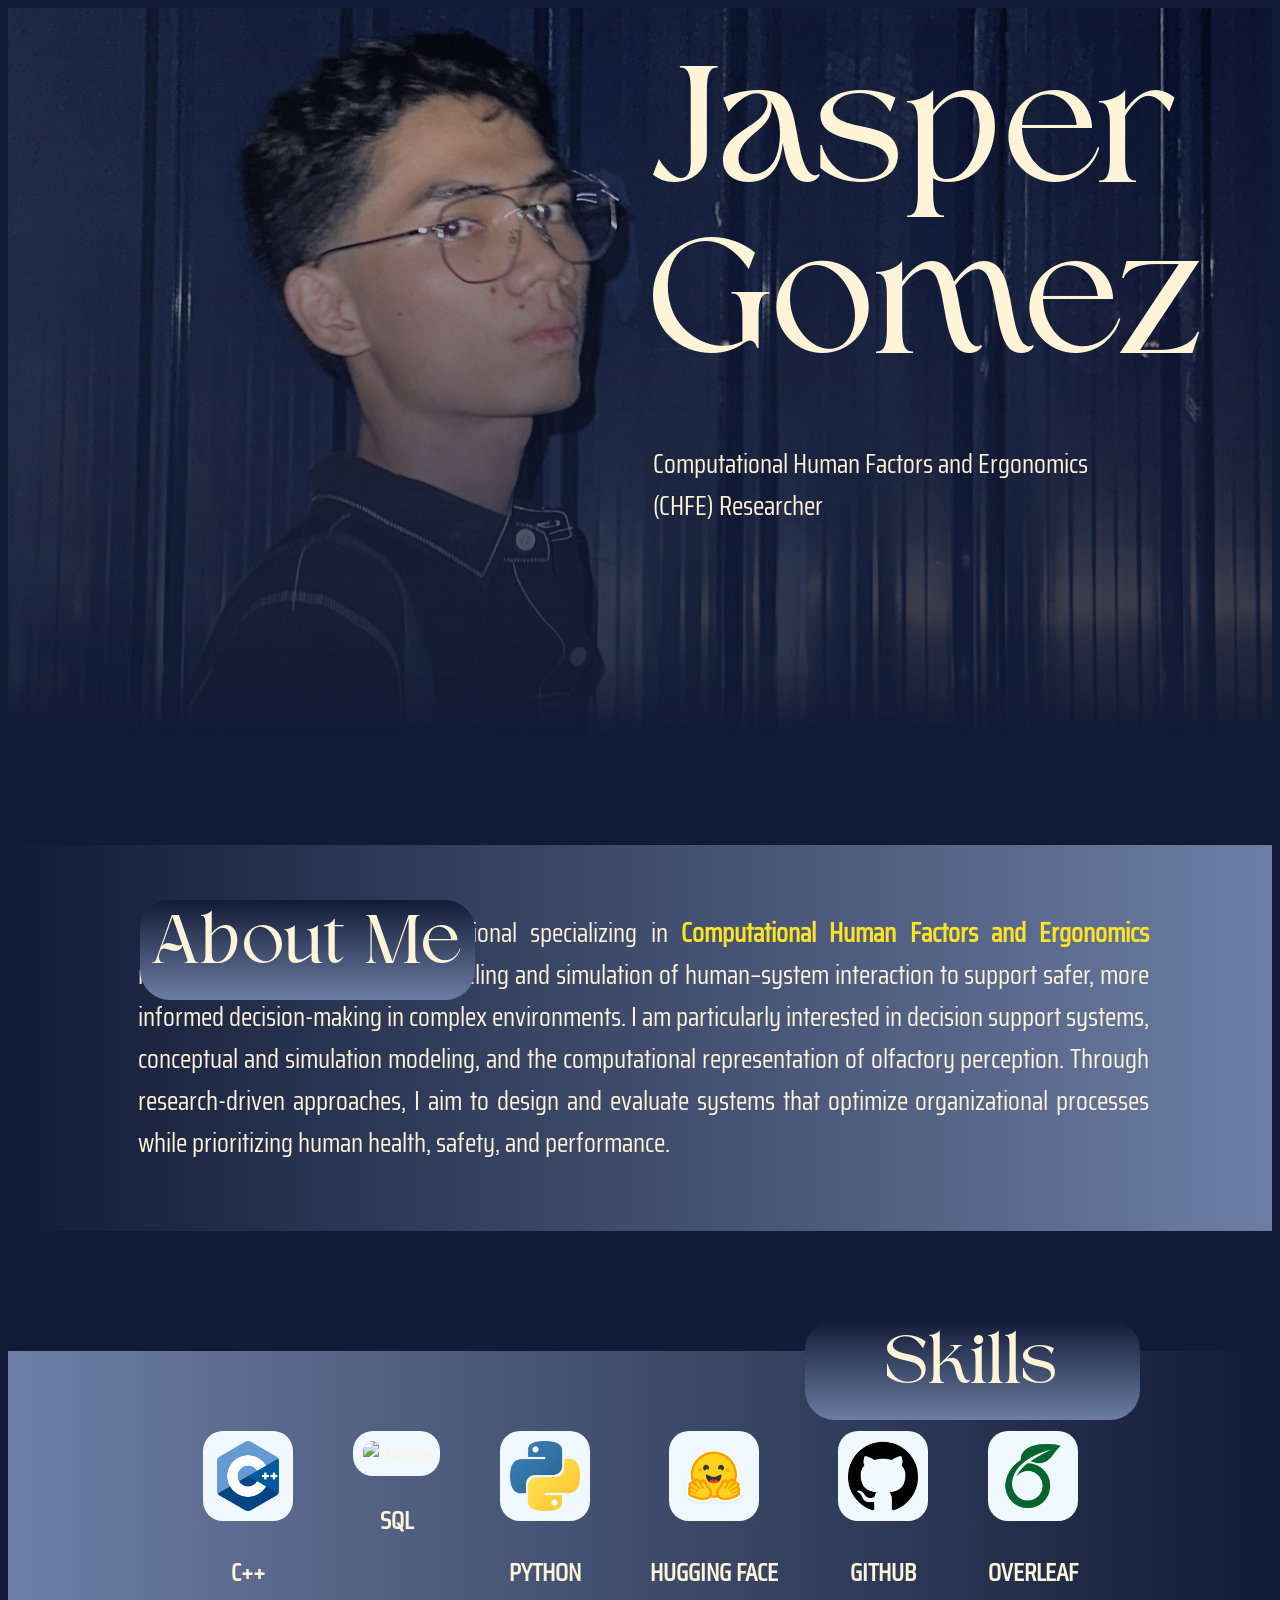
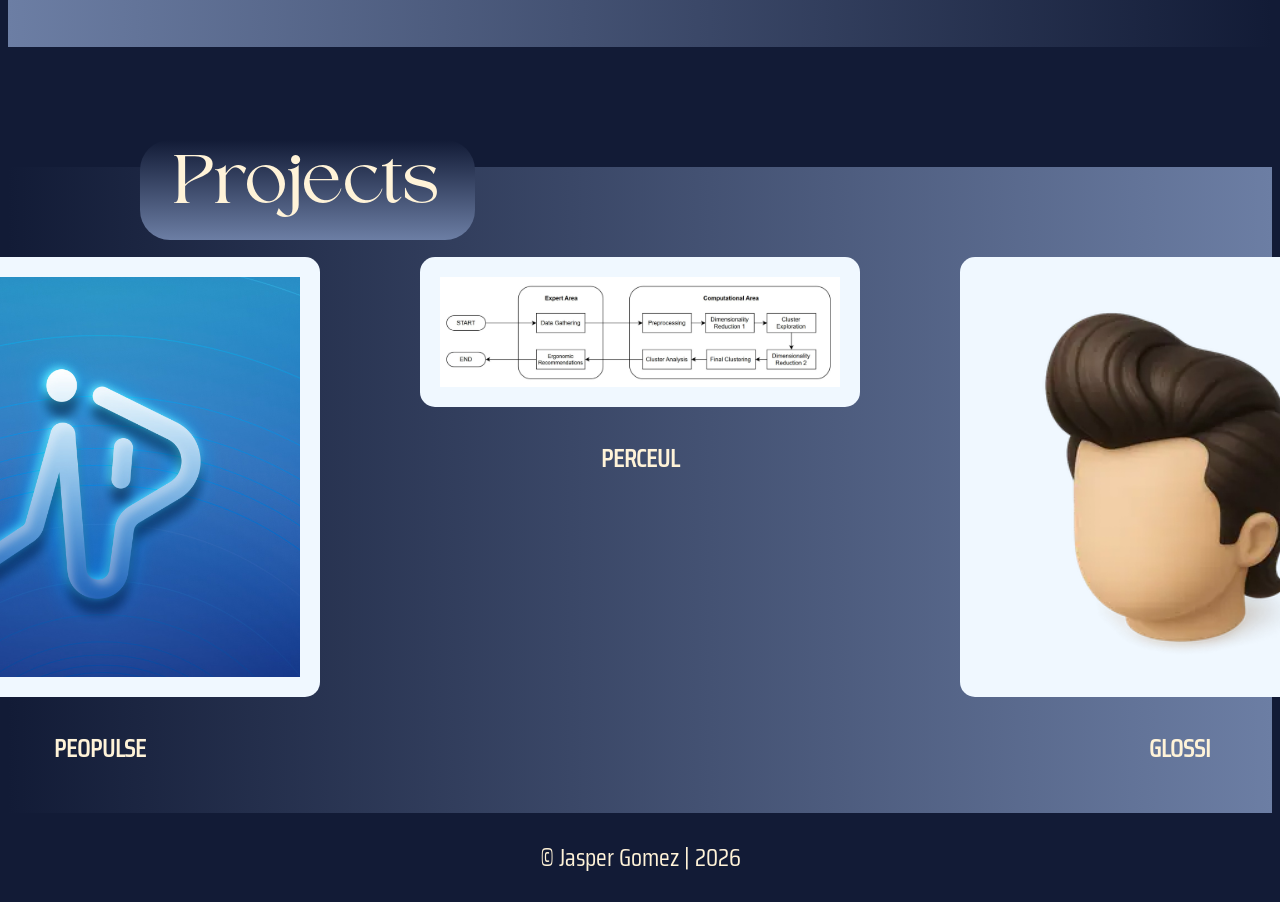
==== index.html @ 050dbf42 "Update profile and project details in index.html" ====
<!DOCTYPE html>
<html lang="en">

<head>
   <meta charset="UTF-8">
   <meta name="viewport" content="width=device-width, initial-scale=1.0">
   <title>Jasper Gomez</title>
   <link rel="stylesheet" href="assets/styles.css">
</head>

<body>

   <img id="jasper_pic" src="assets/img/profile.jpg" alt="profle_pic">

   <div id="profile">
      <h1>Jasper Gomez</h1>
      <h3>Computational Human Factors and Ergonomics (CHFE) Researcher</h3>
   </div>

   <div id="about">
      <div class="label">
         <h3>About Me</h3>
      </div>
      
      <div class="desc">
         <p>
            A Computer Science professional specializing in <b>Computational Human Factors and Ergonomics</b> research. My work 
            centers on modeling and simulation of human–system interaction to support safer, more informed decision-making 
            in complex environments. I am particularly interested in decision support systems, conceptual and simulation 
            modeling, and the computational representation of olfactory perception. Through research-driven approaches, 
            I aim to design and evaluate systems that optimize organizational processes while prioritizing human health, 
            safety, and performance.
         </p>
      </div>
   </div>

   <div id="skills">
      <div class="label">
         <h3>Skills</h3>
      </div>
      
      <div class="contents">
         <div>
            <img class="skill_logo" src="assets/img/cpp.png" alt="skill_logo">
            <p>C++</p>
         </div>
         <div>
            <img class="skill_logo" src="assets/img/sql.svg" alt="skill_logo">
            <p>SQL</p>
         </div>
         <div>
            <img class="skill_logo" src="assets/img/python.png" alt="skill_logo">
            <p>PYTHON</p>
         </div>
         <div>
            <img class="skill_logo" src="assets/img/hugging-face.png" alt="skill_logo">
            <p>HUGGING FACE</p>
         </div>
         <div>
            <img class="skill_logo" src="assets/img/github.png" alt="skill_logo">
            <p>GITHUB</p>
         </div>
         <div>
            <img class="skill_logo" src="assets/img/overleaf.png" alt="skill_logo">
            <p>OVERLEAF</p>
         </div>
      </div>
   </div>

   <div id="projects">
      <div class="label">
         <h3>Projects</h3>
      </div>
      
      <div class="contents">
         <div>
            <a href=""><img class="proj_preview" src="assets/img/burnout-simulator.png" alt="proj_preview"></a>
            <p>COGNITIVE BURNOUT SIMULATOR (SYSTEM DYNAMICS)</p>
         </div>
         
         <div>
            <a href=""><img class="proj_preview" src="assets/img/peopulse.png" alt="proj_preview"></a>
            <p>PEOPULSE</p>
         </div>
         
         <div>
            <a href=""><img class="proj_preview" src="assets/img/perceul.png" alt="proj_preview"></a>
            <p>PERCEUL</p>
         </div>
         
         <div>
            <a href=""><img class="proj_preview" src="assets/img/glossi.png" alt="proj_preview"></a>
            <p>GLOSSI</p>
         </div>
         
         <div>
            <a href="https://myownscent.vercel.app/"><img class="proj_preview" src="assets/img/mos_web.png" alt="proj_preview"></a>
            <p>MY OWN SCENT</p>
         </div>
      </div>
   </div>

</body>

<footer>
   <p>
      &copy; Jasper Gomez | 2026
   </p>
</footer>

</html>
---- assets/styles.css ----
/* Fonts */
@font-face {
   font-family: 'Higuen';
   src: url(fonts/higuen-serif.otf) format('opentype');
}

@font-face {
   font-family: 'Saira Condensed Reg';
   src: url(fonts/sairacondensed-regular.ttf) format('truetype');
}

/* Universal */
* {
   font-family: 'Saira Condensed Reg', sans-serif;
   color: #fff3d8;
}

/* Body */
body {
   background-color: #121b36;
}

#jasper_pic {
   width: 100%;
   z-index: 0;
   mask-image: linear-gradient(black, transparent);
}

/* Profile */
#profile {
   width: 37%;
   position: absolute;
   margin: 0;
   color: #fff3d8;
   right: 12%;
   top: -60px;
   z-index: 1;
}

#profile h1 {
   font-size: 170px;
   font-family: 'Higuen', serif;
   font-weight: 100;
   width: 50%;
   margin-bottom: 10%;
}

#profile h3 {
   font-size: 26.8px;
   font-weight: 10;
   margin: 0;
}

/* About */
#about {
   width: 100%;
   margin-top: 100px;
}

#about .label {
   width: 335px;
   height: 100px;
   position: absolute;
   text-align: center;
   left: 140px;
   top: 900px;
   border-radius: 30px;
   background-image: linear-gradient(#121b36, #6c7ea4);
}

#about .label h3 {
   font-family: 'Higuen';
   font-size: 70px;
   font-weight: 100;
   margin-top: 0px;
   padding-top: 10px;
}

#about .desc {
   width: 100%;
   background-image: linear-gradient(to right, #121b36, #6c7ea4);
}

#about .desc p {
   width: 80%;
   text-align: justify;
   padding: 67px;
   margin-left: 5%;
   font-size: 26.8px;
   font-weight: 10;
   text-indent: 50px;
}

#about .desc p b {
   color: #ffe326;
}

/* Skills */
#skills {
   width: 100%;
   margin-top: 120px;
}

#skills .label {
   width: 335px;
   height: 100px;
   position: absolute;
   top: 1320px;
   right: 140px;
   text-align: center;
   border-radius: 30px;
   background-image: linear-gradient(#121b36, #6c7ea4);
}

#skills .label h3 {
   font-family: 'Higuen';
   font-size: 70px;
   font-weight: 100;
   margin-top: 0px;
   padding-top: 10px;
}

#skills .contents {
   width: 100%;
   display: flex;
   justify-content: center;
   background-image: linear-gradient(to right, #6c7ea4, #121b36);
}

#skills .contents div {
   padding: 30px;
   margin-top: 50px;
   text-align: center;
}

#skills .contents div img {
   background-color: aliceblue;
   padding: 10px;
   border-radius: 20px;
}

#skills .contents div p {
   font-weight: bold;
   font-size: 25px;
}

.skill_logo {
   width: 70px;
}

/* Projects */
#projects {
   width: 100%;
   margin-top: 120px;
}

#projects .label {
   width: 335px;
   height: 100px;
   position: absolute;
   text-align: center;
   left: 140px;
   top: 1740px;
   border-radius: 30px;
   background-image: linear-gradient(#121b36, #6c7ea4);
}

#projects .label h3 {
   font-family: 'Higuen';
   font-size: 70px;
   font-weight: 100;
   margin-top: 0px;
   padding-top: 10px;
}

#projects .contents {
   width: 100%;
   background-image: linear-gradient(to right, #121b36, #6c7ea4);
   display: flex;
   justify-content: center;
}

#projects .contents div {
   padding: 50px;
   padding-bottom: 20px;
   margin-top: 40px;
   text-align: center;
}

#projects .contents div img {
   width: 400px;
   background-color: aliceblue;
   padding: 20px;
   border-radius: 15px;
}

#projects .contents div p {
   font-size: 25px;
   font-weight: bold;
}

/* Footer */
footer {
   text-align: center;
   font-size: 25px;
}
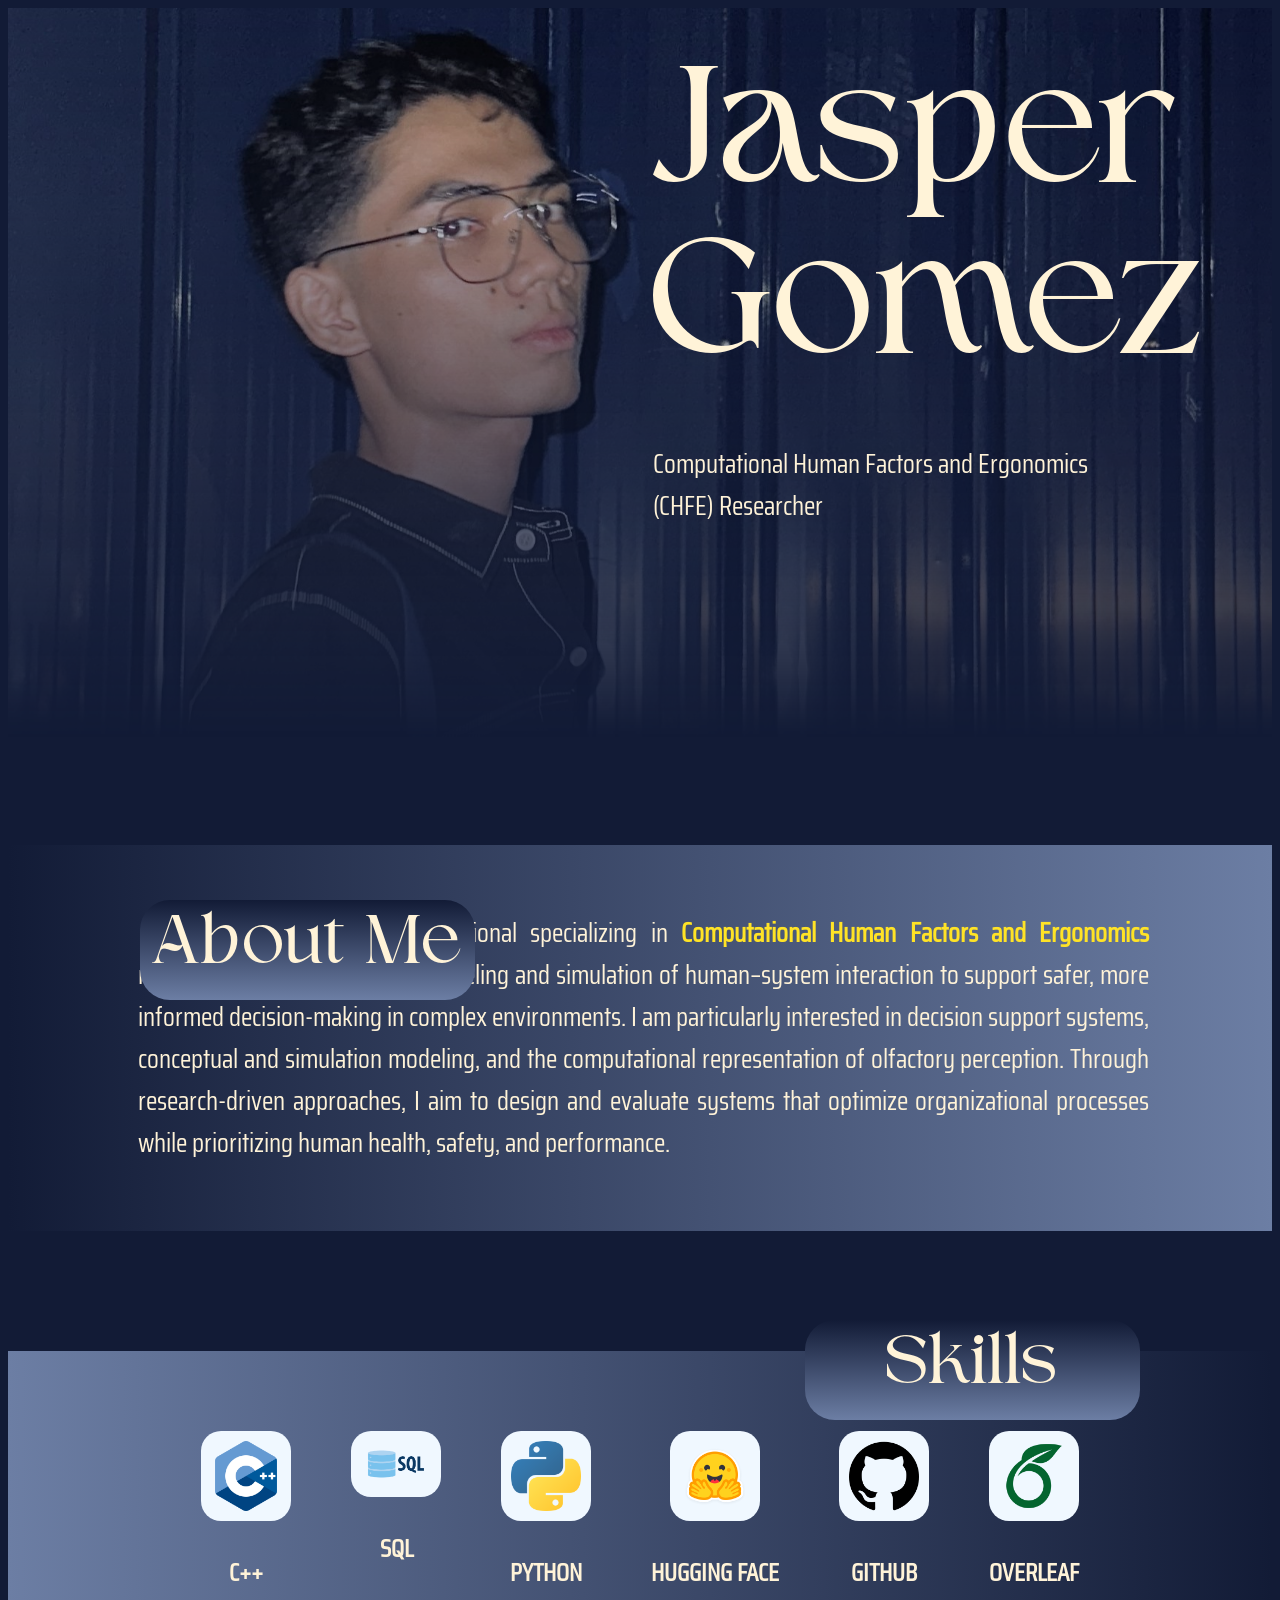
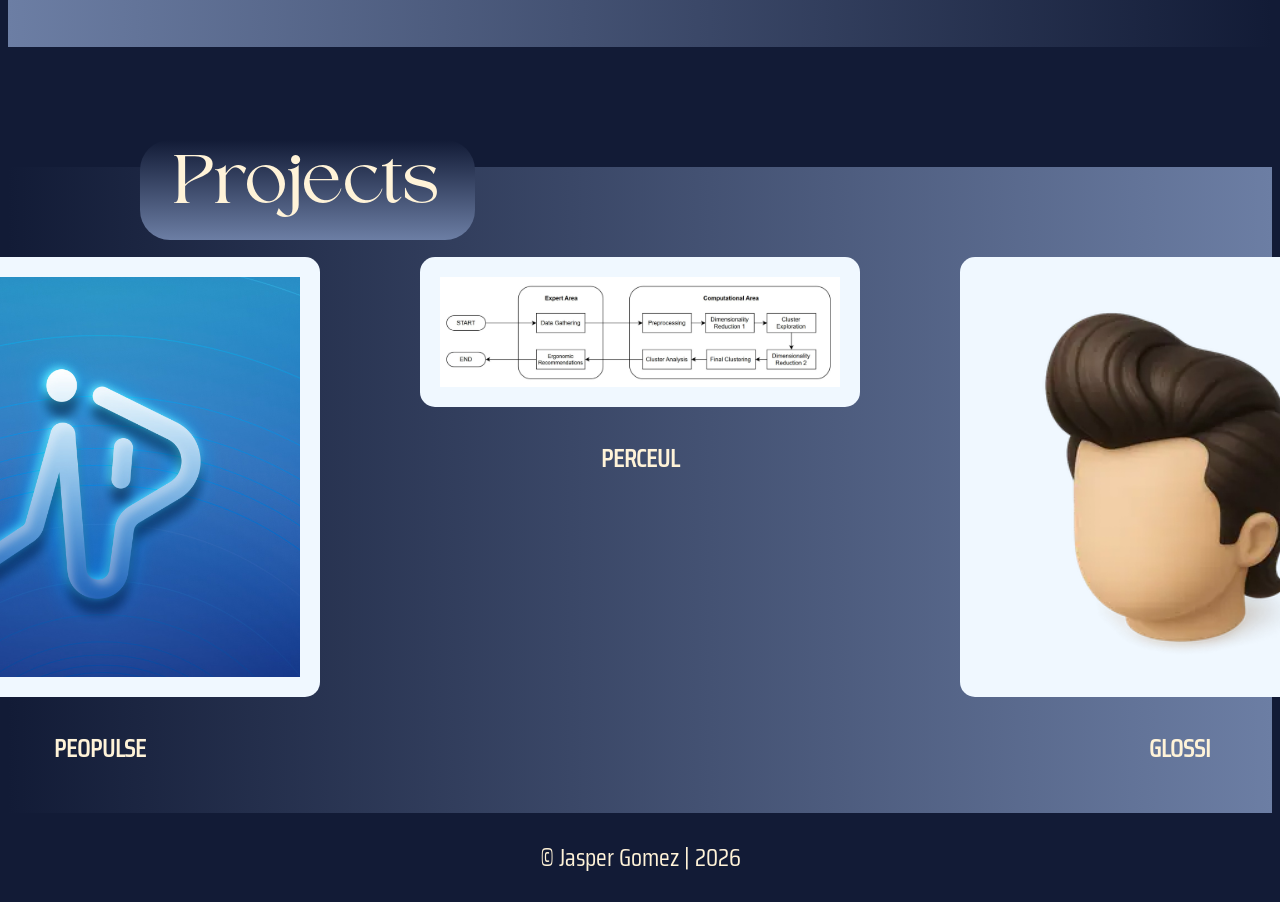
==== commit 03bc4148: "Update SQL logo image from svg to png format" ====
--- a/index.html
+++ b/index.html
@@ -45,7 +45,7 @@
             <p>C++</p>
          </div>
          <div>
-            <img class="skill_logo" src="assets/img/sql.svg" alt="skill_logo">
+            <img class="skill_logo" src="assets/img/sql.png" alt="skill_logo">
             <p>SQL</p>
          </div>
          <div>
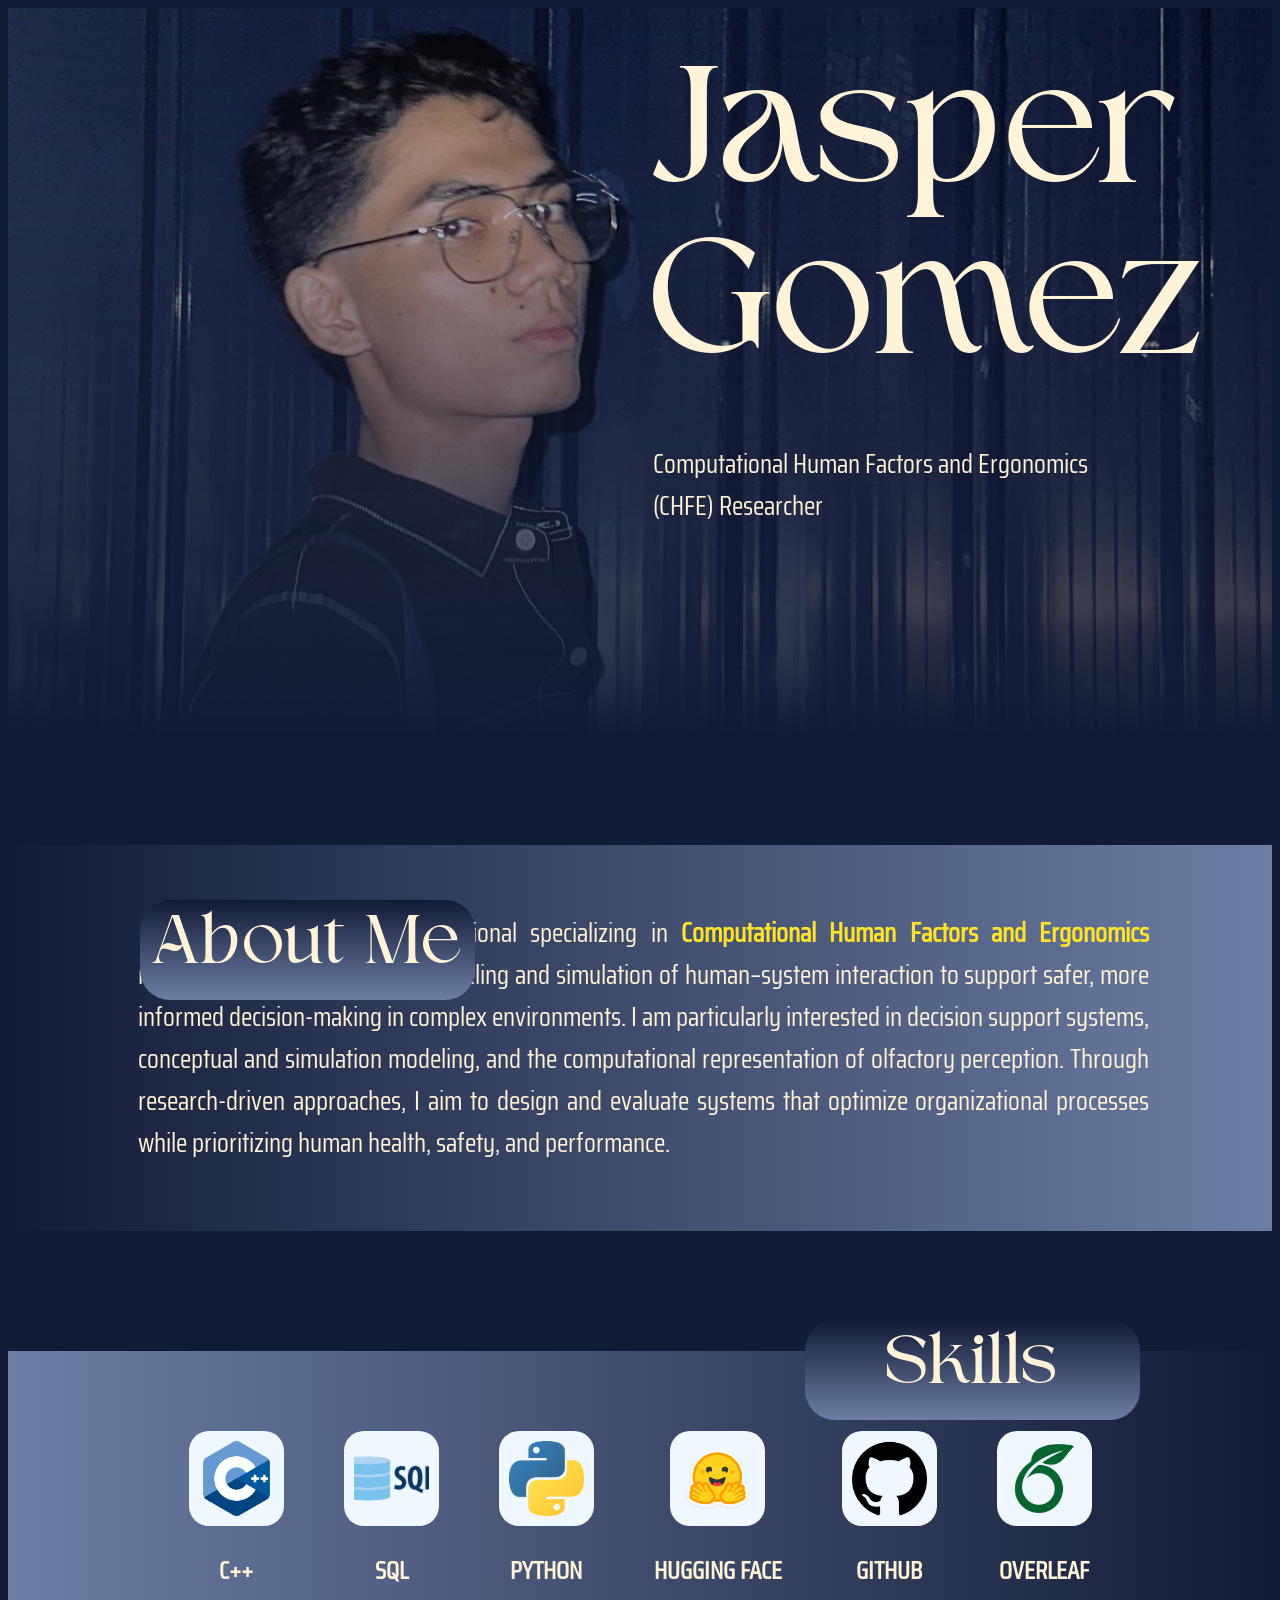
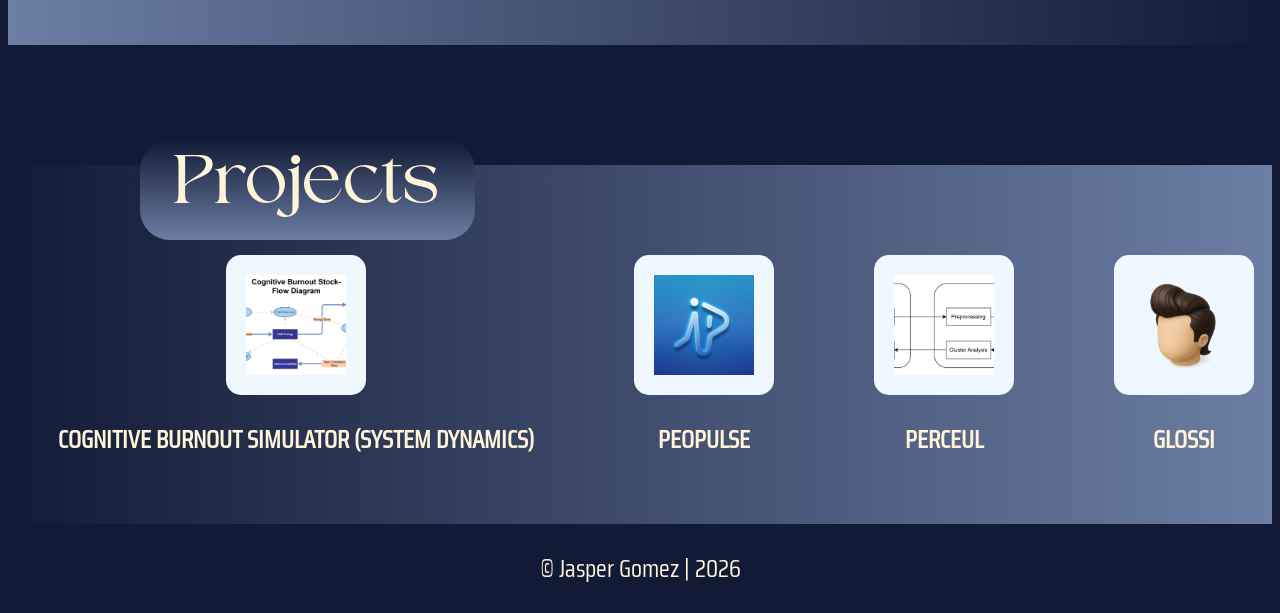
==== commit d93d7330: "Update project links in index.html" ====
--- a/index.html
+++ b/index.html
@@ -74,22 +74,22 @@
       
       <div class="contents">
          <div>
-            <a href=""><img class="proj_preview" src="assets/img/burnout-simulator.png" alt="proj_preview"></a>
+            <a href="https://insightmaker.com/insight/6rHfmooglwvkIUAQcEi8CA/Cognitive-Burnout-Simulation"><img class="proj_preview" src="assets/img/burnout-simulator.png" alt="proj_preview"></a>
             <p>COGNITIVE BURNOUT SIMULATOR (SYSTEM DYNAMICS)</p>
          </div>
          
          <div>
-            <a href=""><img class="proj_preview" src="assets/img/peopulse.png" alt="proj_preview"></a>
+            <a href="https://huggingface.co/spaces/sdbrgo/Peopulse"><img class="proj_preview" src="assets/img/peopulse.png" alt="proj_preview"></a>
             <p>PEOPULSE</p>
          </div>
          
          <div>
-            <a href=""><img class="proj_preview" src="assets/img/perceul.png" alt="proj_preview"></a>
+            <a href="https://huggingface.co/spaces/sdbrgo/PERCEUL"><img class="proj_preview" src="assets/img/perceul.png" alt="proj_preview"></a>
             <p>PERCEUL</p>
          </div>
          
          <div>
-            <a href=""><img class="proj_preview" src="assets/img/glossi.png" alt="proj_preview"></a>
+            <a href="https://huggingface.co/spaces/sdbrgo/glossi-forecast-xgb"><img class="proj_preview" src="assets/img/glossi.png" alt="proj_preview"></a>
             <p>GLOSSI</p>
          </div>
          
--- a/assets/styles.css
+++ b/assets/styles.css
@@ -134,9 +134,14 @@
 }
 
 #skills .contents div img {
+   width: 75px;
+   height: 75px;
+   object-fit: cover;
    background-color: aliceblue;
    padding: 10px;
    border-radius: 20px;
+   display: block;
+   margin: 0 auto;
 }
 
 #skills .contents div p {
@@ -177,10 +182,42 @@
    width: 100%;
    background-image: linear-gradient(to right, #121b36, #6c7ea4);
    display: flex;
-   justify-content: center;
+   justify-content: flex-start;
+
+   /* horizontal scrollbar */
+   overflow-x: auto;
+   white-space: nowrap;
+   padding-bottom: 20px;
+
+   scrollbar-width: thin;
+   scrollbar-color: rgba(255, 255, 255, 0.2) transparent;
+}
+
+/* Hides scrollbar for Chrome, Safari and Opera */
+/* 1. The entire scrollbar area */
+#projects .contents::-webkit-scrollbar {
+    height: 8px;
+}
+
+/* 2. the track */
+#projects .contents::-webkit-scrollbar-track {
+    background: transparent;
+}
+
+/* 3. the thumb */
+#projects .contents::-webkit-scrollbar-thumb {
+    background-color: rgba(255, 255, 255, 0.2); /* Low opacity white */
+    border-radius: 50px;                        /* Makes it an oval/pill shape */
+    border: 2px solid transparent;              /* Adds a little "breathing room" */
+}
+
+/* 4. Darken slightly when hovering */
+#projects .contents::-webkit-scrollbar-thumb:hover {
+    background-color: rgba(255, 255, 255, 0.4);
 }
 
 #projects .contents div {
+   flex: 0 0 auto;
    padding: 50px;
    padding-bottom: 20px;
    margin-top: 40px;
@@ -188,10 +225,14 @@
 }
 
 #projects .contents div img {
-   width: 400px;
+   width: 100px;
+   height: 100px;
+   object-fit: cover;
    background-color: aliceblue;
    padding: 20px;
    border-radius: 15px;
+   display: block;
+   margin: 0 auto;
 }
 
 #projects .contents div p {
@@ -203,4 +244,4 @@
 footer {
    text-align: center;
    font-size: 25px;
-}+}
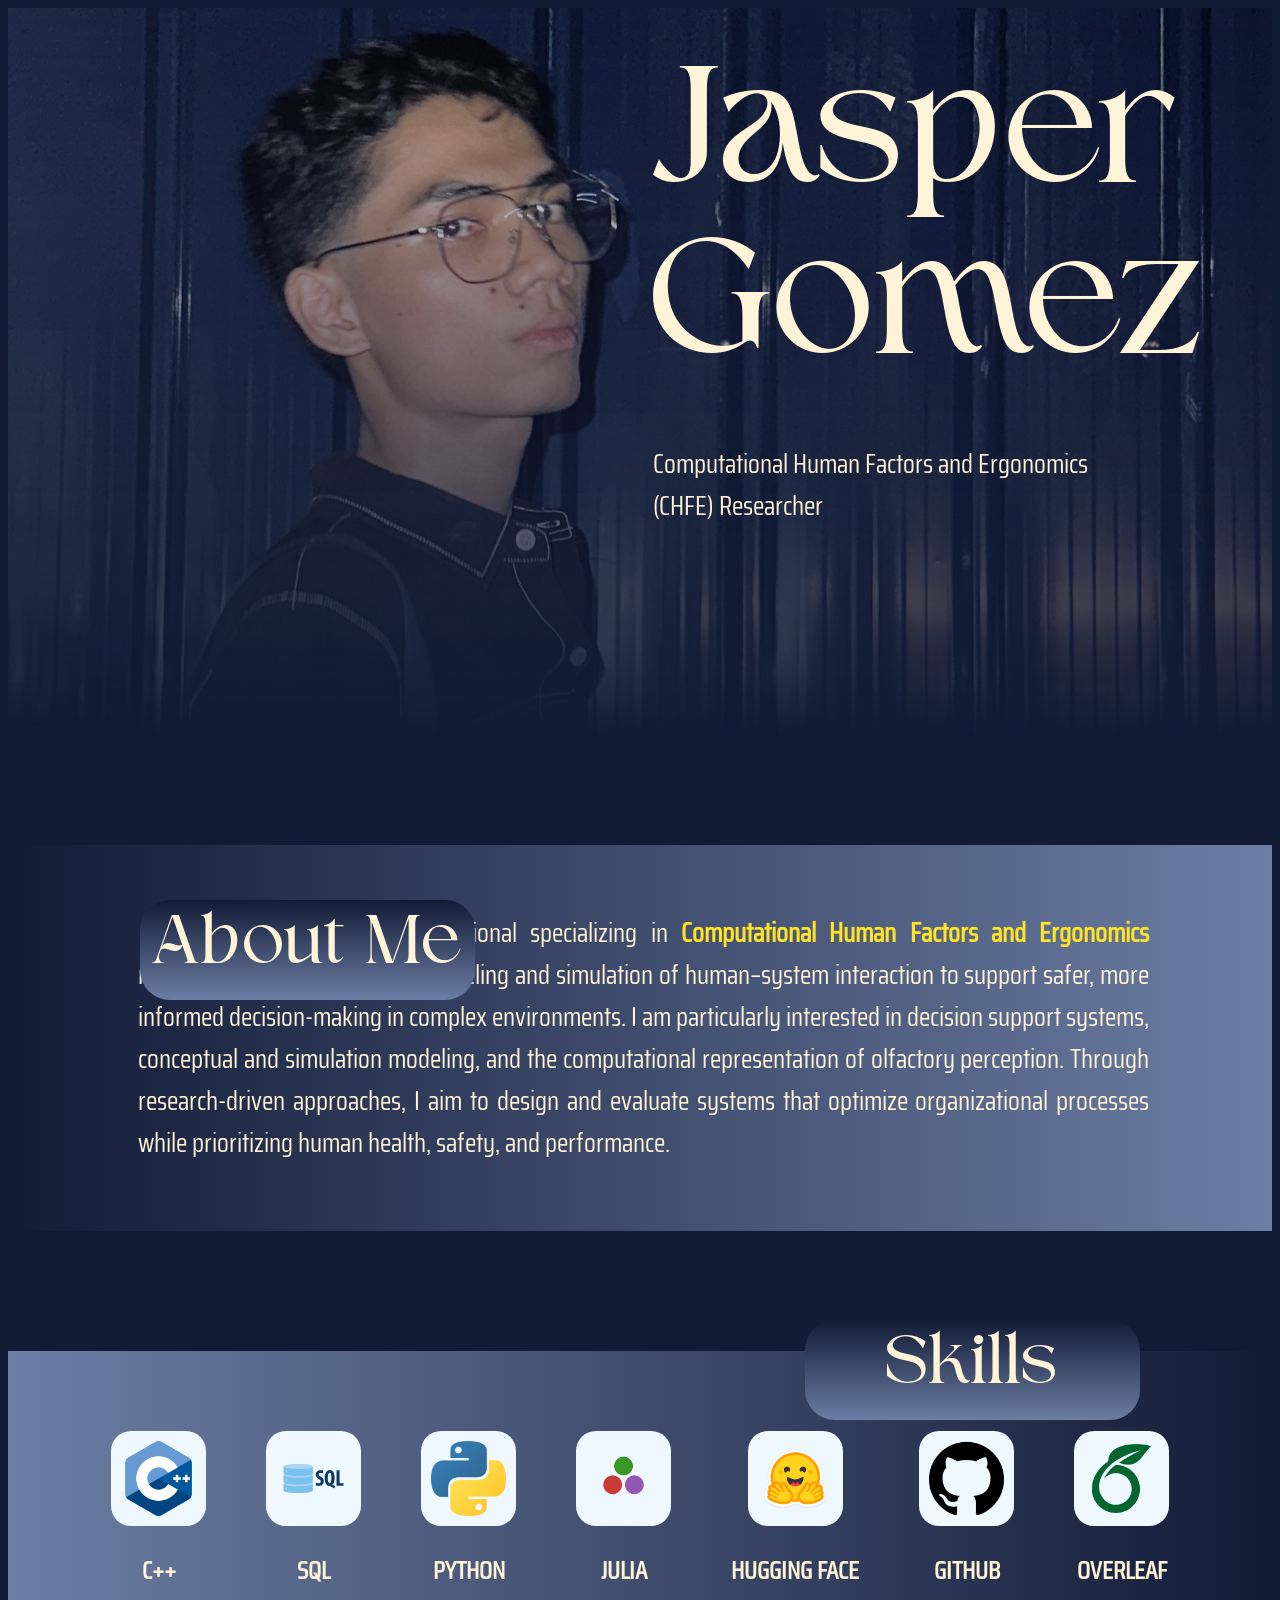
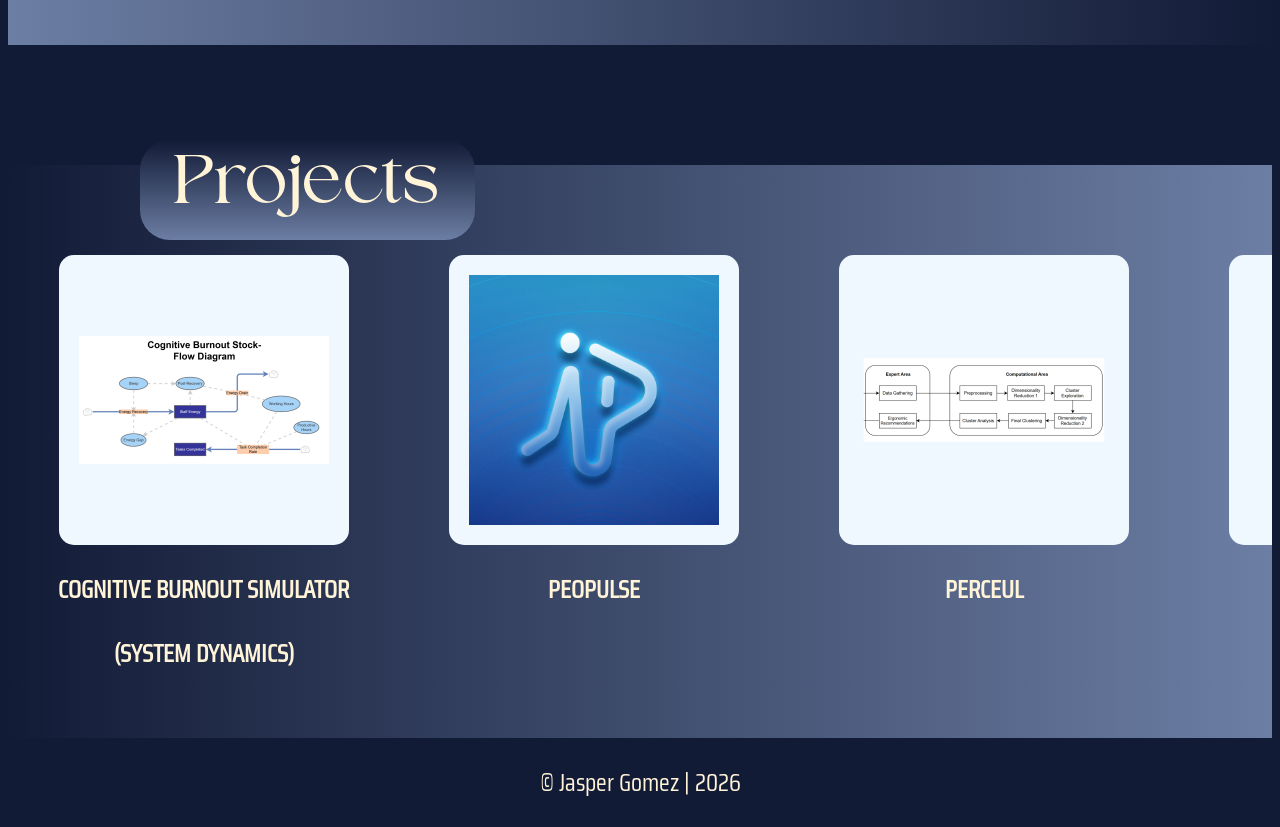
==== commit ac524914: "Add Julia logo and format project description Added Julia skill logo and updated project description" ====
--- a/index.html
+++ b/index.html
@@ -53,6 +53,10 @@
             <p>PYTHON</p>
          </div>
          <div>
+            <img class="skill_logo" src="assets/img/julia.png" alt="skill_logo">
+            <p>JULIA</p>
+         </div>
+         <div>
             <img class="skill_logo" src="assets/img/hugging-face.png" alt="skill_logo">
             <p>HUGGING FACE</p>
          </div>
@@ -75,7 +79,8 @@
       <div class="contents">
          <div>
             <a href="https://insightmaker.com/insight/6rHfmooglwvkIUAQcEi8CA/Cognitive-Burnout-Simulation"><img class="proj_preview" src="assets/img/burnout-simulator.png" alt="proj_preview"></a>
-            <p>COGNITIVE BURNOUT SIMULATOR (SYSTEM DYNAMICS)</p>
+            <p>COGNITIVE BURNOUT SIMULATOR</p>
+            <p>(SYSTEM DYNAMICS)</p>
          </div>
          
          <div>
--- a/assets/styles.css
+++ b/assets/styles.css
@@ -225,8 +225,8 @@
 }
 
 #projects .contents div img {
-   width: 100px;
-   height: 100px;
+   width: 250px;
+   height: 250px;
    object-fit: cover;
    background-color: aliceblue;
    padding: 20px;
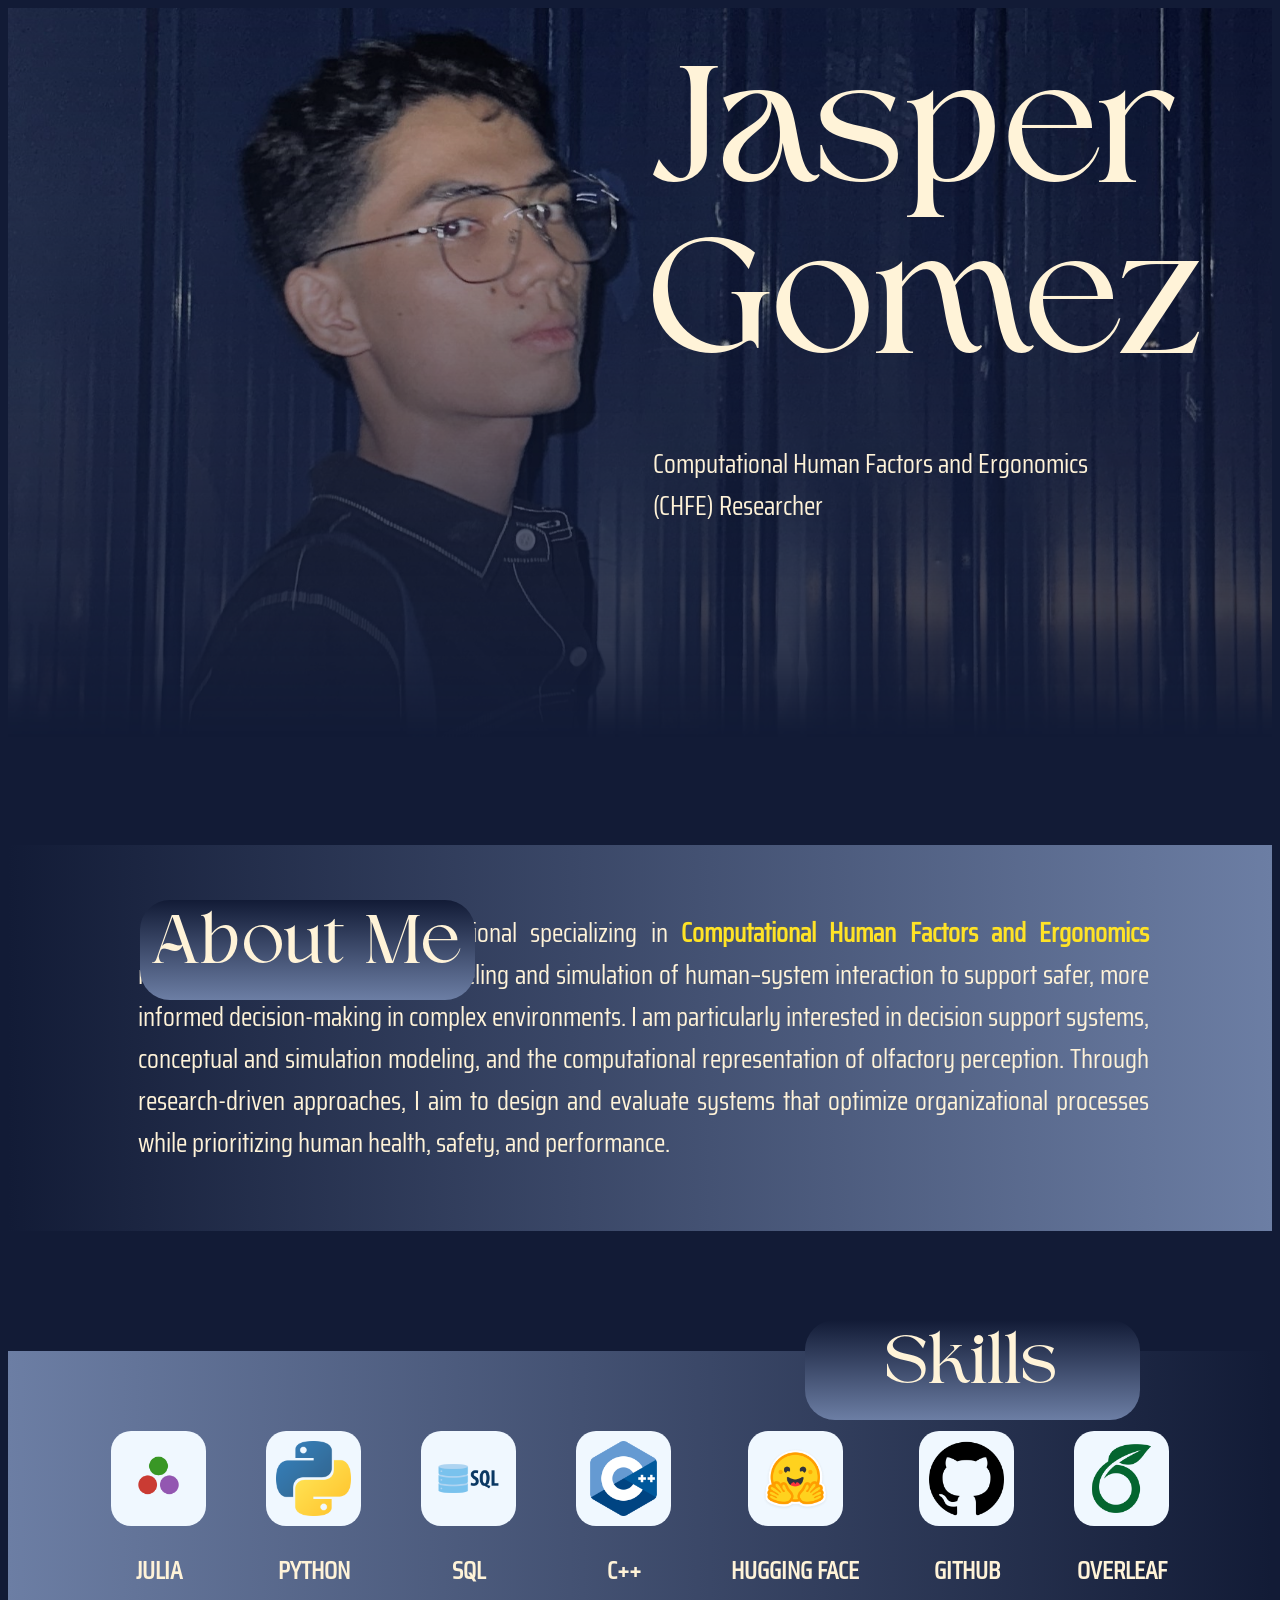
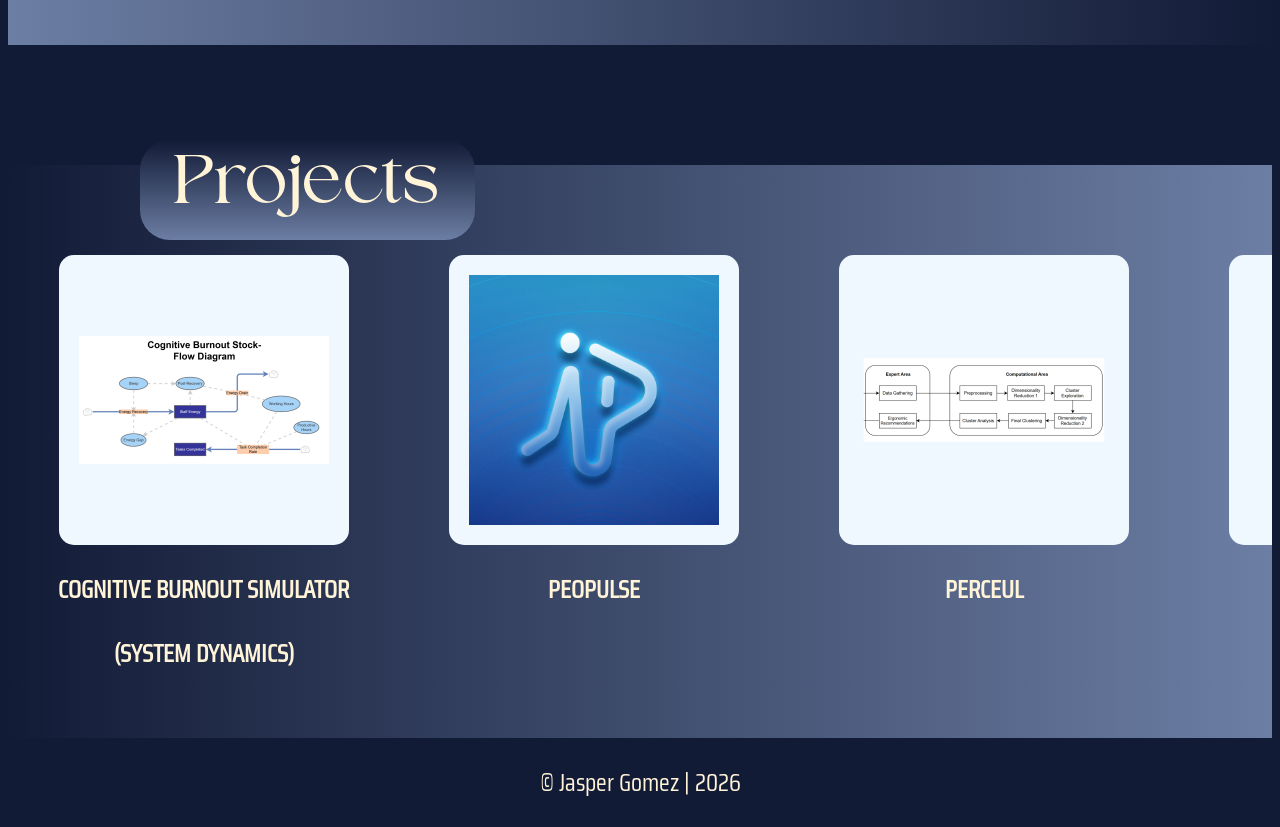
==== commit 544808ab: "Rearrange skill logos and descriptions in index.html" ====
--- a/index.html
+++ b/index.html
@@ -41,20 +41,20 @@
       
       <div class="contents">
          <div>
-            <img class="skill_logo" src="assets/img/cpp.png" alt="skill_logo">
-            <p>C++</p>
+            <img class="skill_logo" src="assets/img/julia.png" alt="skill_logo">
+            <p>JULIA</p>
+         </div>
+         <div>
+            <img class="skill_logo" src="assets/img/python.png" alt="skill_logo">
+            <p>PYTHON</p>
          </div>
          <div>
             <img class="skill_logo" src="assets/img/sql.png" alt="skill_logo">
             <p>SQL</p>
          </div>
          <div>
-            <img class="skill_logo" src="assets/img/python.png" alt="skill_logo">
-            <p>PYTHON</p>
-         </div>
-         <div>
-            <img class="skill_logo" src="assets/img/julia.png" alt="skill_logo">
-            <p>JULIA</p>
+            <img class="skill_logo" src="assets/img/cpp.png" alt="skill_logo">
+            <p>C++</p>
          </div>
          <div>
             <img class="skill_logo" src="assets/img/hugging-face.png" alt="skill_logo">
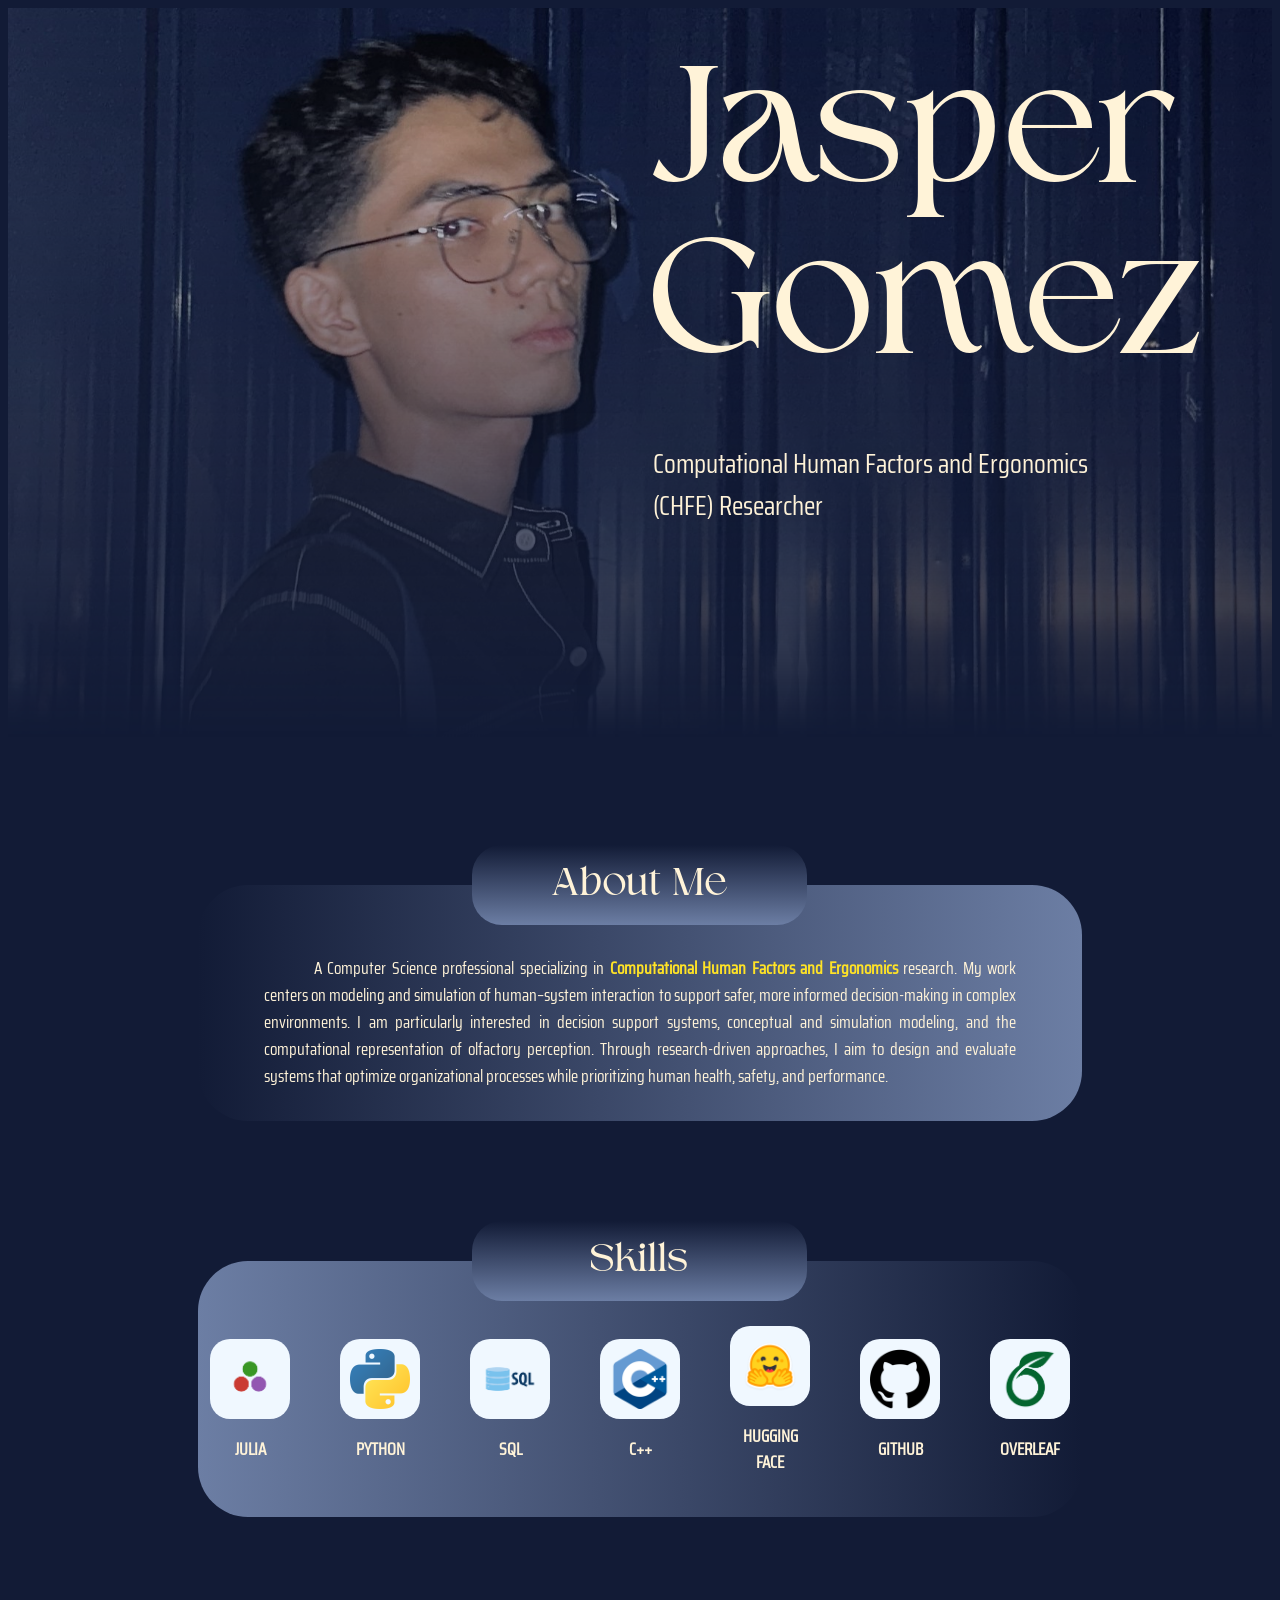
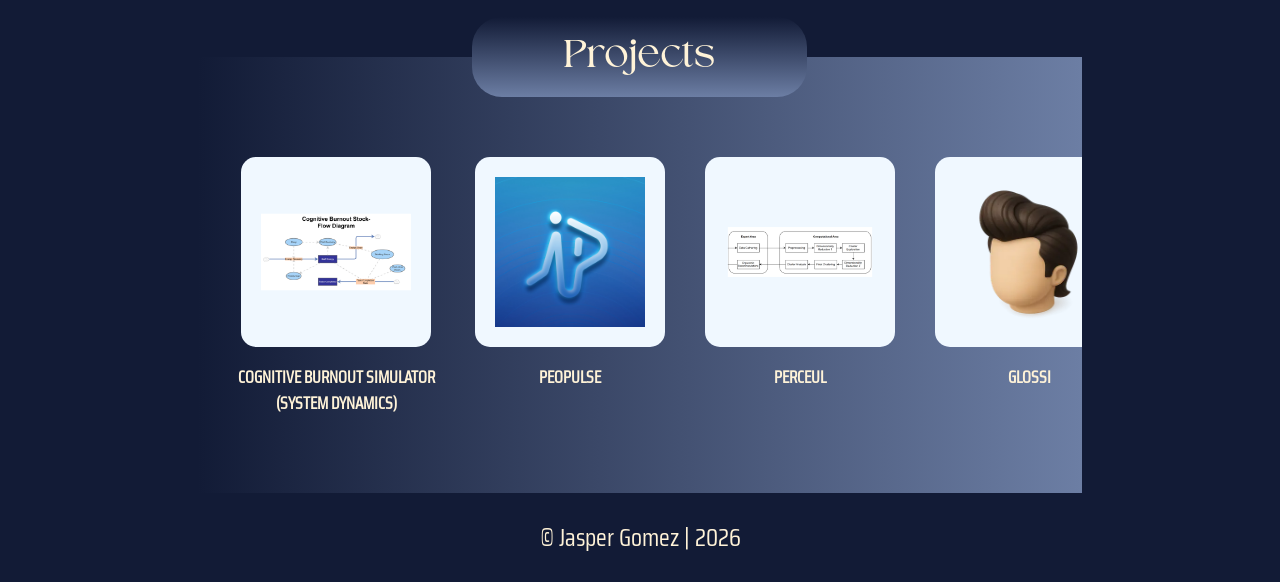
==== commit ceecc6c0: "modified sizes; made more dynamic" ====
--- a/index.html
+++ b/index.html
@@ -79,8 +79,7 @@
       <div class="contents">
          <div>
             <a href="https://insightmaker.com/insight/6rHfmooglwvkIUAQcEi8CA/Cognitive-Burnout-Simulation"><img class="proj_preview" src="assets/img/burnout-simulator.png" alt="proj_preview"></a>
-            <p>COGNITIVE BURNOUT SIMULATOR</p>
-            <p>(SYSTEM DYNAMICS)</p>
+            <p>COGNITIVE BURNOUT SIMULATOR <br> (SYSTEM DYNAMICS)</p>
          </div>
          
          <div>
@@ -113,4 +112,4 @@
    </p>
 </footer>
 
-</html>
+</html>
--- a/assets/styles.css
+++ b/assets/styles.css
@@ -53,100 +53,129 @@
 
 /* About */
 #about {
-   width: 100%;
-   margin-top: 100px;
+   width: 70%;
+   margin: 100px auto 0 auto;
+   position: relative;
+   display: flex;
+   flex-direction: column;
+   align-items: center;
 }
 
 #about .label {
+    width: 335px;
+    height: 80px;
+    border-radius: 30px;
+    background-image: linear-gradient(#121b36, #6c7ea4);
+    
+    /* Flexbox centering for the text */
+    display: flex;
+    justify-content: center;
+    align-items: center;
+
+    /* The Overlap Magic */
+    position: relative;
+    z-index: 2;          /* Ensures the label stays on TOP of the description */
+    margin-bottom: -40px; /* Pulls the .desc box UP by 50px so it overlaps the label */
+}
+
+#about .label h3 {
+    font-family: 'Higuen';
+    font-size: 40px;
+    font-weight: 100;
+    margin: 0;
+}
+
+#about .desc {
+    width: 100%;
+    border-radius: 50px;
+    background-image: linear-gradient(to right, #121b36, #6c7ea4);
+    z-index: 1;          /* Keeps it behind the label */
+    padding-top: 40px;   /* Adds internal space so the text doesn't sit under the label */
+}
+
+#about .desc p {
+    width: 85%;
+    margin: 0 auto;      /* Centers the text paragraph inside the box */
+    text-align: justify;
+    padding: 30px;
+    font-size: 17px;
+    line-height: 1.6;    /* Makes your research specialization easier to read */
+    text-indent: 50px;
+}
+
+#about .desc p b {
+   color: #ffe326;
+}
+
+/* Skills */
+#skills {
+   width: 70%;
+   margin: 100px auto 0 auto;
+   position: relative;
+   display: flex;
+   flex-direction: column;
+   align-items: center;
+}
+
+#skills .label {
    width: 335px;
-   height: 100px;
-   position: absolute;
-   text-align: center;
-   left: 140px;
-   top: 900px;
+   height: 80px;
    border-radius: 30px;
    background-image: linear-gradient(#121b36, #6c7ea4);
-}
-
-#about .label h3 {
-   font-family: 'Higuen';
-   font-size: 70px;
-   font-weight: 100;
-   margin-top: 0px;
-   padding-top: 10px;
-}
-
-#about .desc {
-   width: 100%;
-   background-image: linear-gradient(to right, #121b36, #6c7ea4);
-}
-
-#about .desc p {
-   width: 80%;
-   text-align: justify;
-   padding: 67px;
-   margin-left: 5%;
-   font-size: 26.8px;
-   font-weight: 10;
-   text-indent: 50px;
-}
-
-#about .desc p b {
-   color: #ffe326;
-}
-
-/* Skills */
-#skills {
-   width: 100%;
-   margin-top: 120px;
-}
-
-#skills .label {
-   width: 335px;
-   height: 100px;
-   position: absolute;
-   top: 1320px;
-   right: 140px;
-   text-align: center;
-   border-radius: 30px;
-   background-image: linear-gradient(#121b36, #6c7ea4);
+
+   display: flex;
+   justify-content: center;
+   align-items: center;
+
+   position: relative;
+   z-index: 2;          
+   margin-bottom: -40px; 
 }
 
 #skills .label h3 {
    font-family: 'Higuen';
-   font-size: 70px;
+   font-size: 40px;
    font-weight: 100;
-   margin-top: 0px;
-   padding-top: 10px;
+   margin: 0;
 }
 
 #skills .contents {
    width: 100%;
    display: flex;
    justify-content: center;
+   align-items: center;
+
+   border-radius: 50px;
    background-image: linear-gradient(to right, #6c7ea4, #121b36);
+   z-index: 1;       
+   padding-top: 40px;  
 }
 
 #skills .contents div {
-   padding: 30px;
-   margin-top: 50px;
-   text-align: center;
+   padding: 15px;
+   margin: 10px;
+   align-items: center;
+}
+
+#skills .contents div:hover {
+    transform: translateY(-7px); /* Lift the icon slightly when hovered */
+    transition: transform 0.3s ease;
 }
 
 #skills .contents div img {
-   width: 75px;
-   height: 75px;
+   width: 60px;
+   height: 60px;
    object-fit: cover;
    background-color: aliceblue;
    padding: 10px;
    border-radius: 20px;
    display: block;
-   margin: 0 auto;
 }
 
 #skills .contents div p {
    font-weight: bold;
-   font-size: 25px;
+   font-size: 17px;
+   text-align: center;
 }
 
 .skill_logo {
@@ -155,27 +184,35 @@
 
 /* Projects */
 #projects {
-   width: 100%;
-   margin-top: 120px;
+   width: 70%;
+   margin: 100px auto 0 auto;
+   position: relative;
+   display: flex;
+   flex-direction: column;
+   align-items: center;
 }
 
 #projects .label {
    width: 335px;
-   height: 100px;
-   position: absolute;
-   text-align: center;
-   left: 140px;
-   top: 1740px;
+   height: 80px;
    border-radius: 30px;
    background-image: linear-gradient(#121b36, #6c7ea4);
+
+   display: flex;
+   justify-content: center;
+   align-items: center;
+
+   position: relative;
+   text-align: center;
+   z-index: 2;
+   margin-bottom: -40px;
 }
 
 #projects .label h3 {
    font-family: 'Higuen';
-   font-size: 70px;
+   font-size: 40px;
    font-weight: 100;
-   margin-top: 0px;
-   padding-top: 10px;
+   margin: 0;
 }
 
 #projects .contents {
@@ -196,7 +233,7 @@
 /* Hides scrollbar for Chrome, Safari and Opera */
 /* 1. The entire scrollbar area */
 #projects .contents::-webkit-scrollbar {
-    height: 8px;
+    height: 25px;
 }
 
 /* 2. the track */
@@ -218,15 +255,19 @@
 
 #projects .contents div {
    flex: 0 0 auto;
-   padding: 50px;
-   padding-bottom: 20px;
-   margin-top: 40px;
-   text-align: center;
+   padding: 40px 0px 40px 40px;
+   margin-top: 60px;
+   text-align: center;
+}
+
+#projects .contents div:hover {
+   transform: translateY(-10px);
+   transition: transform 0.3s ease;
 }
 
 #projects .contents div img {
-   width: 250px;
-   height: 250px;
+   width: 150px;
+   height: 150px;
    object-fit: cover;
    background-color: aliceblue;
    padding: 20px;
@@ -236,7 +277,7 @@
 }
 
 #projects .contents div p {
-   font-size: 25px;
+   font-size: 17px;
    font-weight: bold;
 }
 
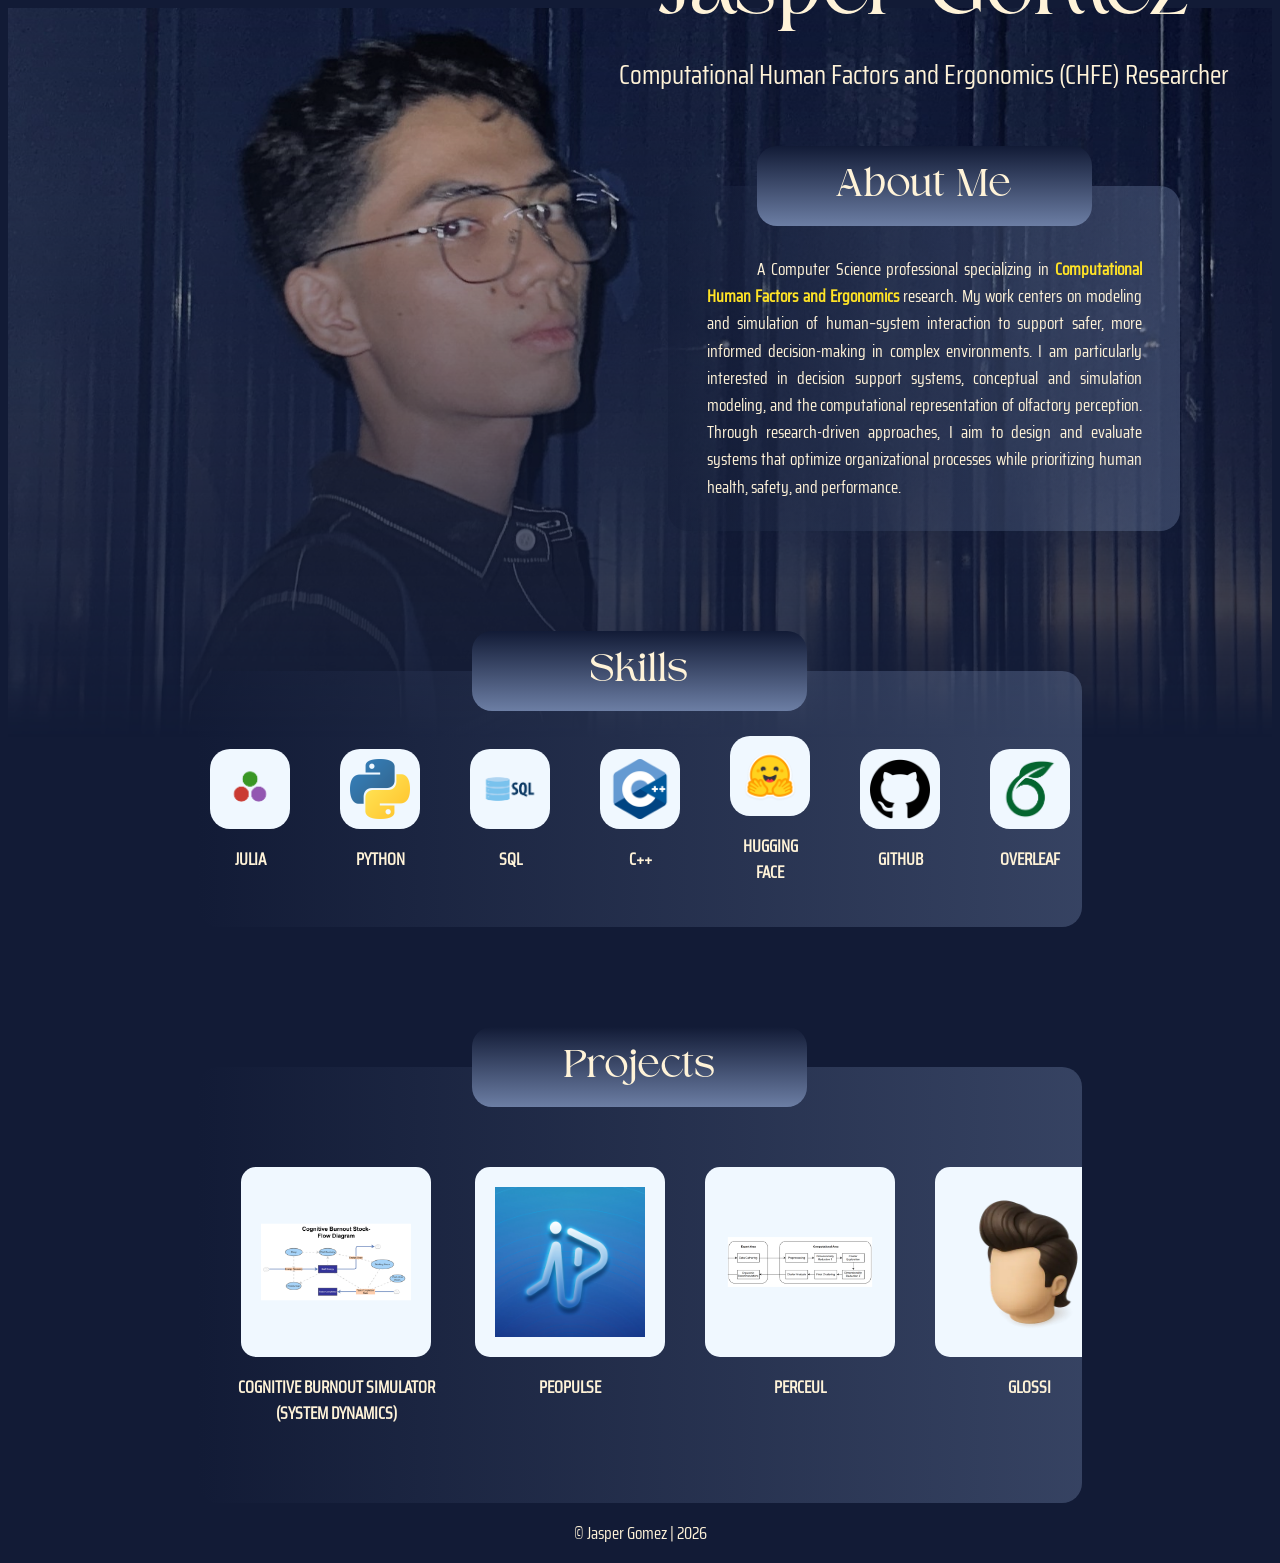
==== commit 862f4fc5: "Modified layout and overall design" ====
--- a/index.html
+++ b/index.html
@@ -10,31 +10,38 @@
 
 <body>
 
-   <img id="jasper_pic" src="assets/img/profile.jpg" alt="profle_pic">
+    <section id="hero">
+        <div class="hero-image-wrapper">
+            <img id="jasper_pic" src="assets/img/profile.jpg" alt="profle_pic">            
+        </div>
 
-   <div id="profile">
-      <h1>Jasper Gomez</h1>
-      <h3>Computational Human Factors and Ergonomics (CHFE) Researcher</h3>
-   </div>
+        <div class="hero-content-stack">
+            <div id="profile">
+                <h1>Jasper Gomez</h1>
+                <h3>Computational Human Factors and Ergonomics (CHFE) Researcher</h3>
+            </div>
 
-   <div id="about">
-      <div class="label">
-         <h3>About Me</h3>
-      </div>
-      
-      <div class="desc">
-         <p>
-            A Computer Science professional specializing in <b>Computational Human Factors and Ergonomics</b> research. My work 
-            centers on modeling and simulation of human–system interaction to support safer, more informed decision-making 
-            in complex environments. I am particularly interested in decision support systems, conceptual and simulation 
-            modeling, and the computational representation of olfactory perception. Through research-driven approaches, 
-            I aim to design and evaluate systems that optimize organizational processes while prioritizing human health, 
-            safety, and performance.
-         </p>
-      </div>
-   </div>
+            <div id="about">
+                <div class="label">
+                    <h3>About Me</h3>
+                </div>
+                
+                <div class="desc">
+                    <p>
+                        A Computer Science professional specializing in <b>Computational Human Factors and Ergonomics</b> research. My work 
+                        centers on modeling and simulation of human–system interaction to support safer, more informed decision-making 
+                        in complex environments. I am particularly interested in decision support systems, conceptual and simulation 
+                        modeling, and the computational representation of olfactory perception. Through research-driven approaches, 
+                        I aim to design and evaluate systems that optimize organizational processes while prioritizing human health, 
+                        safety, and performance.
+                    </p>
+                </div>
+            </div>
+        </div>
+    </section>
+   
 
-   <div id="skills">
+   <section id="skills">
       <div class="label">
          <h3>Skills</h3>
       </div>
@@ -69,9 +76,9 @@
             <p>OVERLEAF</p>
          </div>
       </div>
-   </div>
+    </section>
 
-   <div id="projects">
+   <section id="projects">
       <div class="label">
          <h3>Projects</h3>
       </div>
@@ -102,7 +109,7 @@
             <p>MY OWN SCENT</p>
          </div>
       </div>
-   </div>
+    </section>
 
 </body>
 
--- a/assets/styles.css
+++ b/assets/styles.css
@@ -20,29 +20,56 @@
    background-color: #121b36;
 }
 
+/* Hero Section */
+#hero {
+    width: 100%;
+    display: flex;
+    flex-direction: column;
+    align-items: center;
+}
+
+.hero-image-wrapper {
+    width: 100%;
+    display: flex;
+    justify-content: center;
+    z-index: 1; 
+}
+
 #jasper_pic {
    width: 100%;
    z-index: 0;
    mask-image: linear-gradient(black, transparent);
 }
 
+.hero-content-stack {
+    width: 90%;
+    display: flex;
+    flex-direction: column;
+    align-items: center;
+    
+    /* THE OVERLAP: Pulls the text up over the image */
+    margin-top: -700px; 
+    z-index: 10; /* Ensures text is always on top */
+}
+
 /* Profile */
 #profile {
-   width: 37%;
-   position: absolute;
-   margin: 0;
-   color: #fff3d8;
-   right: 12%;
-   top: -60px;
-   z-index: 1;
+    width: 60%;
+    margin: 0;
+    color: #fff3d8;
+    top: -150px;
+    left: 25%;
+    z-index: 1;
+    position: relative;
+    text-align: center;
 }
 
 #profile h1 {
-   font-size: 170px;
+   font-size: 80px;
    font-family: 'Higuen', serif;
    font-weight: 100;
-   width: 50%;
-   margin-bottom: 10%;
+   width: 100%;
+   margin-bottom: 20px;
 }
 
 #profile h3 {
@@ -53,18 +80,19 @@
 
 /* About */
 #about {
-   width: 70%;
-   margin: 100px auto 0 auto;
-   position: relative;
-   display: flex;
-   flex-direction: column;
-   align-items: center;
+    width: 45%;
+    margin-top: -100px;
+    position: relative;
+    display: flex;
+    left: 25%;
+    flex-direction: column;
+    align-items: center;
 }
 
 #about .label {
     width: 335px;
     height: 80px;
-    border-radius: 30px;
+    border-radius: 20px;
     background-image: linear-gradient(#121b36, #6c7ea4);
     
     /* Flexbox centering for the text */
@@ -87,8 +115,12 @@
 
 #about .desc {
     width: 100%;
-    border-radius: 50px;
-    background-image: linear-gradient(to right, #121b36, #6c7ea4);
+    border-radius: 20px;
+    background-image: linear-gradient(
+        to right,
+        rgba(18, 27, 54, 0.4), 
+        rgba(108, 126, 164, 0.4)
+    );
     z-index: 1;          /* Keeps it behind the label */
     padding-top: 40px;   /* Adds internal space so the text doesn't sit under the label */
 }
@@ -120,7 +152,7 @@
 #skills .label {
    width: 335px;
    height: 80px;
-   border-radius: 30px;
+   border-radius: 20px;
    background-image: linear-gradient(#121b36, #6c7ea4);
 
    display: flex;
@@ -145,8 +177,12 @@
    justify-content: center;
    align-items: center;
 
-   border-radius: 50px;
-   background-image: linear-gradient(to right, #6c7ea4, #121b36);
+   border-radius: 20px;
+   background-image: linear-gradient(
+    to right,
+        rgba(18, 27, 54, 0.4), 
+        rgba(108, 126, 164, 0.4)
+    );
    z-index: 1;       
    padding-top: 40px;  
 }
@@ -195,7 +231,7 @@
 #projects .label {
    width: 335px;
    height: 80px;
-   border-radius: 30px;
+   border-radius: 20px;
    background-image: linear-gradient(#121b36, #6c7ea4);
 
    display: flex;
@@ -217,9 +253,14 @@
 
 #projects .contents {
    width: 100%;
-   background-image: linear-gradient(to right, #121b36, #6c7ea4);
+   background-image: linear-gradient(
+        to right,
+        rgba(18, 27, 54, 0.4), 
+        rgba(108, 126, 164, 0.4)
+    );
    display: flex;
    justify-content: flex-start;
+   border-radius: 20px;
 
    /* horizontal scrollbar */
    overflow-x: auto;
@@ -284,5 +325,5 @@
 /* Footer */
 footer {
    text-align: center;
-   font-size: 25px;
-}
+   font-size: 17px;
+}
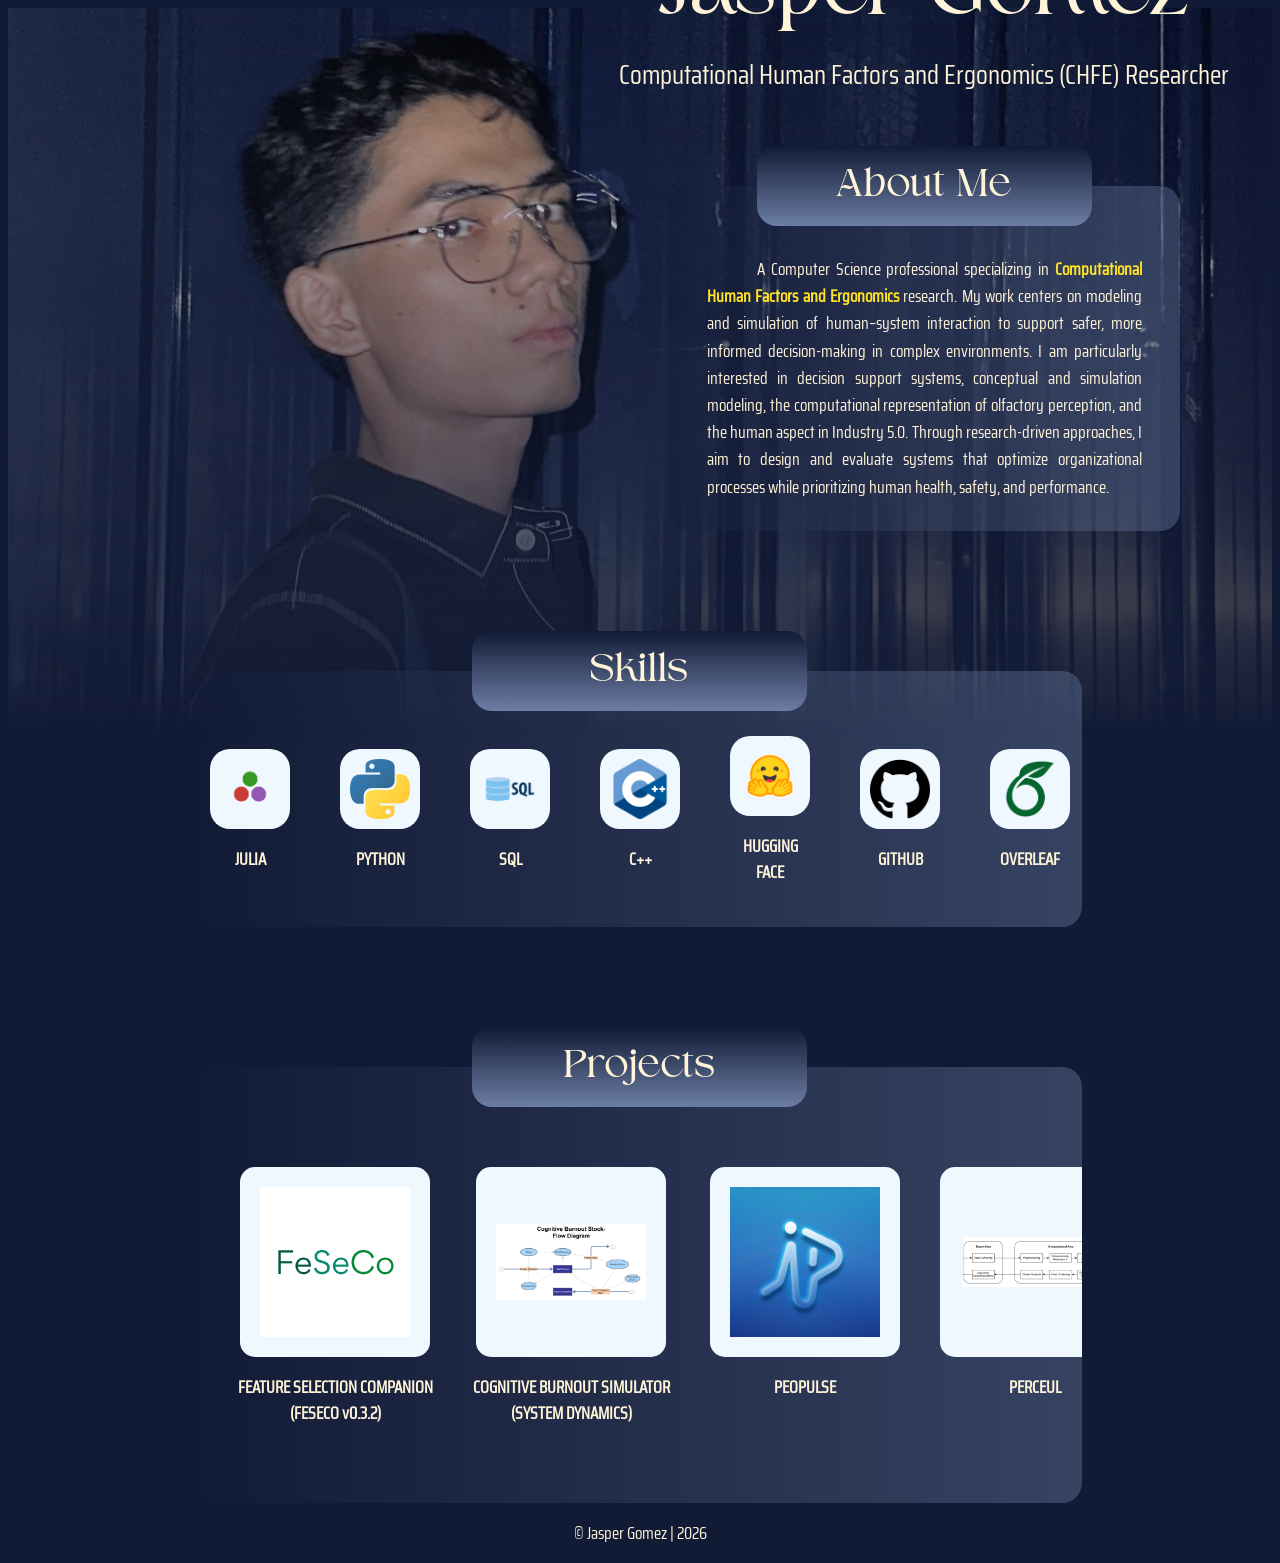
==== commit e5e8bff9: "added new project; patched link redirection to open in new tab" ====
--- a/index.html
+++ b/index.html
@@ -30,8 +30,8 @@
                     <p>
                         A Computer Science professional specializing in <b>Computational Human Factors and Ergonomics</b> research. My work 
                         centers on modeling and simulation of human–system interaction to support safer, more informed decision-making 
-                        in complex environments. I am particularly interested in decision support systems, conceptual and simulation 
-                        modeling, and the computational representation of olfactory perception. Through research-driven approaches, 
+                        in complex environments. I am particularly interested in decision support systems, conceptual and simulation modeling, 
+                        the computational representation of olfactory perception, and the human aspect in Industry 5.0. Through research-driven approaches, 
                         I aim to design and evaluate systems that optimize organizational processes while prioritizing human health, 
                         safety, and performance.
                     </p>
@@ -85,27 +85,32 @@
       
       <div class="contents">
          <div>
-            <a href="https://insightmaker.com/insight/6rHfmooglwvkIUAQcEi8CA/Cognitive-Burnout-Simulation"><img class="proj_preview" src="assets/img/burnout-simulator.png" alt="proj_preview"></a>
+            <a href="https://huggingface.co/spaces/sdbrgo/feature-selection-companion" target="_blank" rel="noopener noreferrer"><img class="proj_preview" src="assets/img/feseco.png" alt="proj_preview"></a>
+            <p>FEATURE SELECTION COMPANION<br>(FESECO v0.3.2)</p>
+         </div>
+
+         <div>
+            <a href="https://insightmaker.com/insight/6rHfmooglwvkIUAQcEi8CA/Cognitive-Burnout-Simulation" target="_blank" rel="noopener noreferrer"><img class="proj_preview" src="assets/img/burnout-simulator.png" alt="proj_preview"></a>
             <p>COGNITIVE BURNOUT SIMULATOR <br> (SYSTEM DYNAMICS)</p>
          </div>
          
          <div>
-            <a href="https://huggingface.co/spaces/sdbrgo/Peopulse"><img class="proj_preview" src="assets/img/peopulse.png" alt="proj_preview"></a>
+            <a href="https://huggingface.co/spaces/sdbrgo/Peopulse" target="_blank" rel="noopener noreferrer"><img class="proj_preview" src="assets/img/peopulse.png" alt="proj_preview"></a>
             <p>PEOPULSE</p>
          </div>
          
          <div>
-            <a href="https://huggingface.co/spaces/sdbrgo/PERCEUL"><img class="proj_preview" src="assets/img/perceul.png" alt="proj_preview"></a>
+            <a href="https://huggingface.co/spaces/sdbrgo/PERCEUL" target="_blank" rel="noopener noreferrer"><img class="proj_preview" src="assets/img/perceul.png" alt="proj_preview"></a>
             <p>PERCEUL</p>
          </div>
          
          <div>
-            <a href="https://huggingface.co/spaces/sdbrgo/glossi-forecast-xgb"><img class="proj_preview" src="assets/img/glossi.png" alt="proj_preview"></a>
+            <a href="https://huggingface.co/spaces/sdbrgo/glossi-forecast-xgb" target="_blank" rel="noopener noreferrer"><img class="proj_preview" src="assets/img/glossi.png" alt="proj_preview"></a>
             <p>GLOSSI</p>
          </div>
          
          <div>
-            <a href="https://myownscent.vercel.app/"><img class="proj_preview" src="assets/img/mos_web.png" alt="proj_preview"></a>
+            <a href="https://myownscent.vercel.app/" target="_blank" rel="noopener noreferrer"><img class="proj_preview" src="assets/img/mos_web.png" alt="proj_preview"></a>
             <p>MY OWN SCENT</p>
          </div>
       </div>
